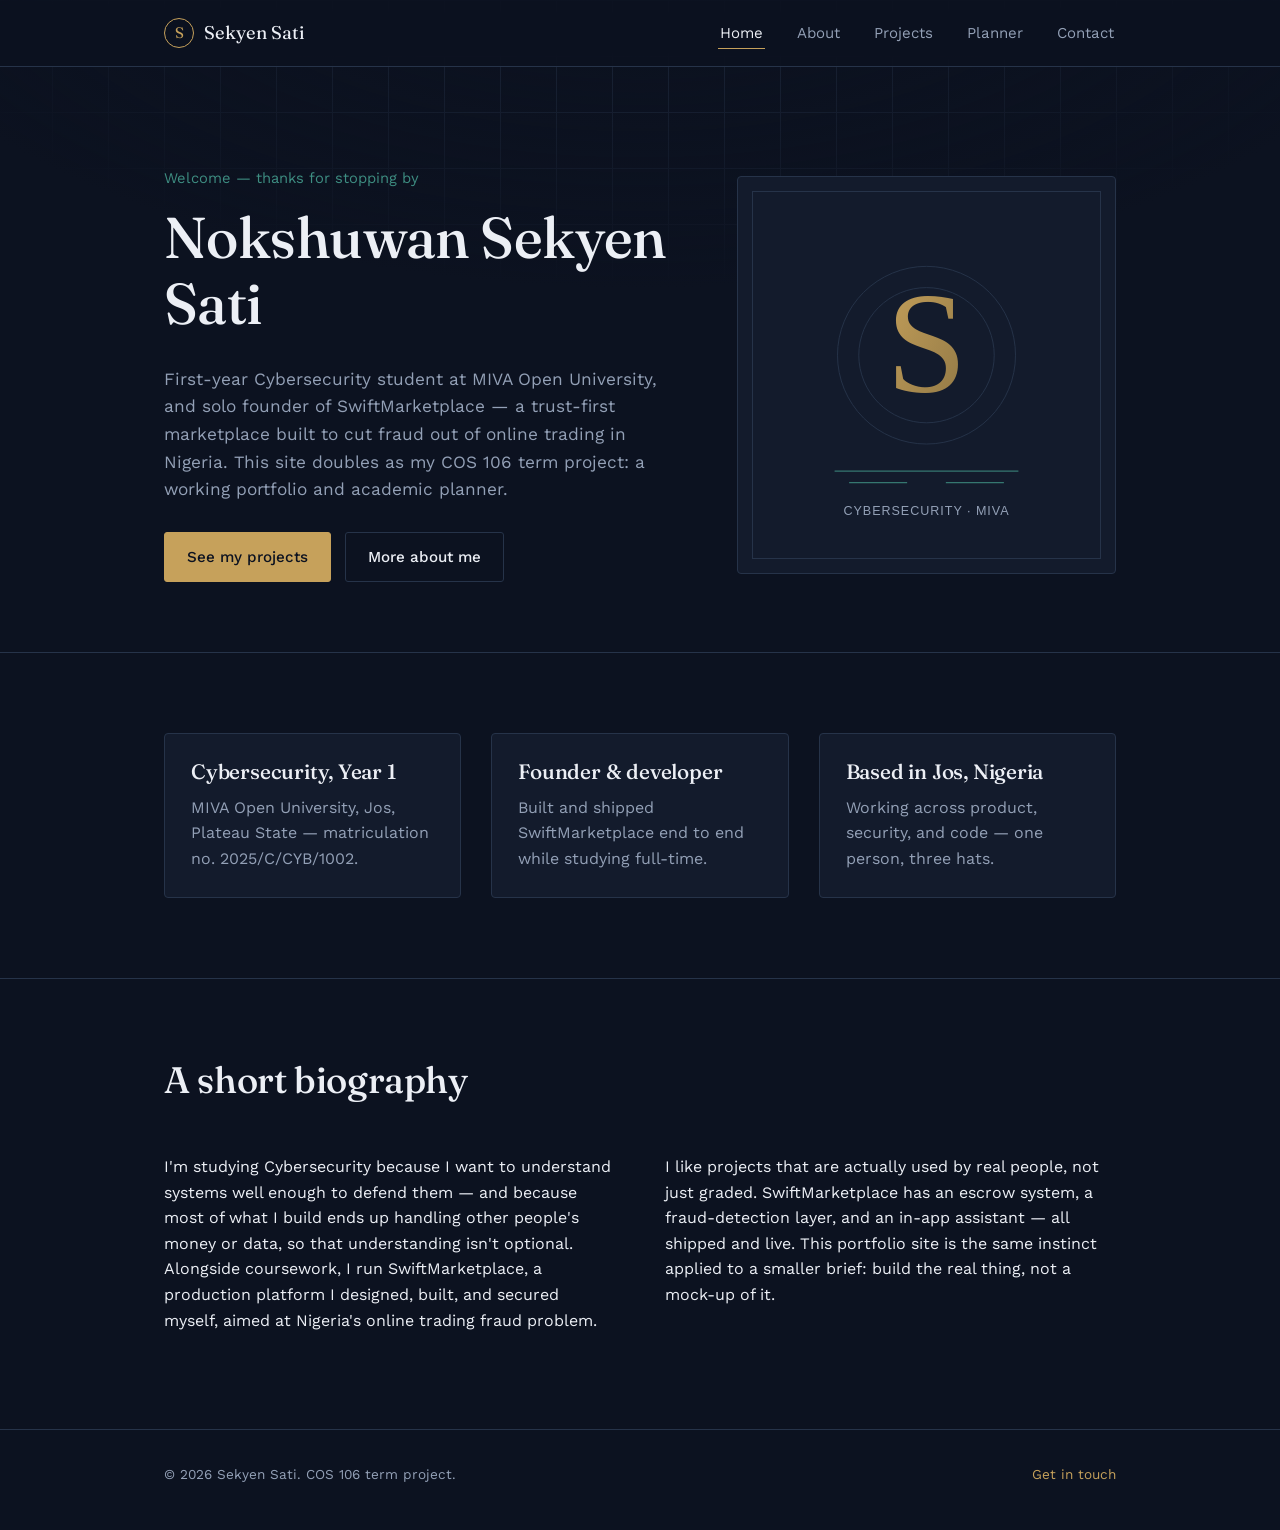
==== index.html @ 1b4eced0 "Add files via upload" ====
<!DOCTYPE html>
<html lang="en">
<head>
<meta charset="UTF-8">
<meta name="viewport" content="width=device-width, initial-scale=1.0">
<title>Sekyen Sati — Cybersecurity Student &amp; Founder</title>
<meta name="description" content="Academic portfolio of Nokshuwan Sekyen Sati, Cybersecurity student at MIVA Open University and founder of SwiftMarketplace.">
<link rel="stylesheet" href="style.css">
</head>
<body>

<header class="site">
  <div class="nav-row">
    <a href="index.html" class="brand"><span class="mark">S</span> Sekyen Sati</a>
    <button class="nav-toggle" aria-label="Toggle navigation" aria-expanded="false">&#9776;</button>
    <nav class="primary">
      <ul>
        <li><a href="index.html">Home</a></li>
        <li><a href="about.html">About</a></li>
        <li><a href="projects.html">Projects</a></li>
        <li><a href="planner.html">Planner</a></li>
        <li><a href="contact.html">Contact</a></li>
      </ul>
    </nav>
  </div>
</header>

<main>
<section class="hero">
  <div class="hero-fade">
    <p class="eyebrow-line">Welcome — thanks for stopping by</p>
    <h1>Nokshuwan Sekyen Sati</h1>
    <p class="lede">First-year Cybersecurity student at MIVA Open University, and solo founder of
    SwiftMarketplace — a trust-first marketplace built to cut fraud out of online trading in Nigeria.
    This site doubles as my COS 106 term project: a working portfolio and academic planner.</p>
    <div class="hero-actions">
      <a class="btn" href="projects.html">See my projects</a>
      <a class="btn ghost" href="about.html">More about me</a>
    </div>
  </div>
  <div class="avatar-frame hero-fade d2">
    <img src="photo.jpg" onerror="this.onerror=null;this.src='avatar.svg';this.classList.add('placeholder');" alt="Photograph of Nokshuwan Sekyen Sati">
  </div>
</section>

<section class="bordered-top">
  <div class="wrap">
    <div class="grid-3">
      <div class="card">
        <h3>Cybersecurity, Year 1</h3>
        <p style="color:var(--paper-dim); margin:0;">MIVA Open University, Jos, Plateau State — matriculation no. 2025/C/CYB/1002.</p>
      </div>
      <div class="card">
        <h3>Founder &amp; developer</h3>
        <p style="color:var(--paper-dim); margin:0;">Built and shipped SwiftMarketplace end to end while studying full-time.</p>
      </div>
      <div class="card">
        <h3>Based in Jos, Nigeria</h3>
        <p style="color:var(--paper-dim); margin:0;">Working across product, security, and code — one person, three hats.</p>
      </div>
    </div>
  </div>
</section>

<section class="bordered-top">
  <div class="wrap">
    <div class="section-head">
      <h2>A short biography</h2>
    </div>
    <div class="grid-2">
      <div>
        <p>I'm studying Cybersecurity because I want to understand systems well enough to defend
        them — and because most of what I build ends up handling other people's money or data, so
        that understanding isn't optional. Alongside coursework, I run SwiftMarketplace, a
        production platform I designed, built, and secured myself, aimed at Nigeria's online
        trading fraud problem.</p>
      </div>
      <div>
        <p>I like projects that are actually used by real people, not just graded. SwiftMarketplace
        has an escrow system, a fraud-detection layer, and an in-app assistant — all shipped and
        live. This portfolio site is the same instinct applied to a smaller brief: build the real
        thing, not a mock-up of it.</p>
      </div>
    </div>
  </div>
</section>
</main>

<footer class="site">
  <div class="wrap">
    <span>&copy; <span id="year"></span> Sekyen Sati. COS 106 term project.</span>
    <span><a href="contact.html">Get in touch</a></span>
  </div>
</footer>

<script src="main.js"></script>
</body>
</html>
---- style.css ----
/* Main colours and fonts */

@import url('https://fonts.googleapis.com/css2?family=Fraunces:opsz,wght@9..144,400;9..144,500;9..144,600&family=Work+Sans:wght@400;500;600&display=swap');

:root{
  --ink: #0C1220;
  --ink-raised: #131B2C;
  --ink-line: #263349;
  --paper: #ECEFF5;
  --paper-dim: #93A0B6;
  --brass: #C6A15B;
  --brass-dim: #8E7644;
  --teal: #3E8E82;
  --danger: #C4695A;

  --serif: 'Fraunces', 'Iowan Old Style', Georgia, serif;
  --sans: 'Work Sans', -apple-system, 'Segoe UI', sans-serif;

  --max: 1080px;
  --gutter: clamp(20px, 5vw, 64px);
}

*, *::before, *::after{ box-sizing: border-box; }

html{ scroll-behavior: smooth; }

body{
  margin:0;
  background: var(--ink);
  color: var(--paper);
  font-family: var(--sans);
  font-size: 16px;
  line-height: 1.6;
  -webkit-font-smoothing: antialiased;
}

/* Background grid */
body{
  background-image:
    linear-gradient(var(--ink-line) 1px, transparent 1px),
    linear-gradient(90deg, var(--ink-line) 1px, transparent 1px);
  background-size: 56px 56px;
  background-position: center top;
  background-attachment: fixed;
  position: relative;
}
body::before{
  content:"";
  position: fixed; inset:0;
  background: radial-gradient(ellipse 90% 60% at 50% -10%, rgba(12,18,32,0.2), var(--ink) 70%);
  pointer-events:none;
  z-index:0;
}

h1,h2,h3,h4{
  font-family: var(--serif);
  font-weight: 500;
  line-height: 1.15;
  margin: 0 0 0.5em;
  letter-spacing: -0.01em;
  color: var(--paper);
}
h1{ font-size: clamp(2.4rem, 5vw, 3.6rem); font-weight: 500; }
h2{ font-size: clamp(1.7rem, 3vw, 2.3rem); }
h3{ font-size: 1.3rem; }

p{ margin: 0 0 1em; color: var(--paper); }
p.lede{ color: var(--paper-dim); font-size: 1.08rem; }

a{ color: var(--brass); text-decoration: none; }
a:hover{ text-decoration: underline; text-underline-offset: 3px; }

ul, ol{ padding-left: 1.2em; }
li{ margin-bottom: 0.4em; }

code{ font-size: 0.9em; color: var(--brass); }

::selection{ background: var(--brass-dim); color: var(--ink); }

:focus-visible{
  outline: 2px solid var(--brass);
  outline-offset: 3px;
}

img{ max-width: 100%; display: block; }

.wrap{
  max-width: var(--max);
  margin: 0 auto;
  padding: 0 var(--gutter);
  position: relative;
  z-index: 1;
}

main, footer.site{ position: relative; z-index: 1; }

/* Header and navigation */
header.site{
  position: sticky; top:0; z-index: 40;
  background: rgba(12,18,32,0.86);
  backdrop-filter: blur(10px);
  border-bottom: 1px solid var(--ink-line);
}
.nav-row{
  max-width: var(--max);
  margin: 0 auto;
  padding: 18px var(--gutter);
  display:flex; align-items:center; justify-content:space-between;
}
.brand{
  font-family: var(--serif);
  font-size: 1.15rem;
  color: var(--paper);
  display:flex; align-items:center; gap:10px;
}
.brand .mark{
  width: 30px; height:30px;
  border: 1px solid var(--brass);
  border-radius: 50%;
  display:flex; align-items:center; justify-content:center;
  font-family: var(--serif);
  color: var(--brass);
  font-size: 0.95rem;
}
.brand:hover{ text-decoration:none; }

nav.primary ul{
  list-style:none; margin:0; padding:0;
  display:flex; gap: clamp(14px, 2.4vw, 30px);
}
nav.primary li{ margin:0; }
nav.primary a{
  color: var(--paper-dim);
  font-size: 0.94rem;
  padding: 6px 2px;
  border-bottom: 1px solid transparent;
}
nav.primary a:hover{ color: var(--paper); text-decoration:none; }
nav.primary a.active{
  color: var(--paper);
  border-bottom-color: var(--brass);
}

.nav-toggle{
  display:none;
  background:none; border:1px solid var(--ink-line);
  color: var(--paper); width:38px; height:38px; border-radius:6px;
  font-size: 1.1rem; cursor:pointer;
}

@media (max-width: 720px){
  .nav-toggle{ display:block; }
  nav.primary{
    position:absolute; top:100%; left:0; right:0;
    background: var(--ink-raised);
    border-bottom: 1px solid var(--ink-line);
    max-height:0; overflow:hidden;
    transition: max-height 0.25s ease;
  }
  nav.primary.open{ max-height: 320px; }
  nav.primary ul{ flex-direction:column; padding: 10px var(--gutter) 20px; gap:0; }
  nav.primary li{ border-bottom: 1px solid var(--ink-line); }
  nav.primary a{ display:block; padding: 14px 0; }
}

/* Hero section */
.hero{
  max-width: var(--max);
  margin: 0 auto;
  padding: clamp(48px, 9vw, 100px) var(--gutter) clamp(40px, 6vw, 70px);
  display:grid;
  grid-template-columns: 1.15fr 0.85fr;
  gap: clamp(30px, 5vw, 60px);
  align-items:center;
}
.hero .eyebrow-line{
  color: var(--teal);
  font-size: 0.92rem;
  margin-bottom: 14px;
}
.hero p.lede{ max-width: 46ch; }
.hero-actions{ display:flex; gap:14px; margin-top: 28px; flex-wrap:wrap; }

.btn{
  display:inline-block;
  padding: 12px 22px;
  border-radius: 3px;
  font-size: 0.95rem;
  font-weight:500;
  border: 1px solid var(--brass);
  color: var(--ink);
  background: var(--brass);
  cursor: pointer;
  font-family: var(--sans);
  transition: background 0.15s ease, color 0.15s ease, transform 0.15s ease;
}
.btn:hover{ background: transparent; color: var(--brass); text-decoration:none; }
.btn.ghost{
  background: transparent; color: var(--paper); border-color: var(--ink-line);
}
.btn.ghost:hover{ border-color: var(--paper-dim); color: var(--paper); }

.avatar-frame{
  aspect-ratio: 1/1.05;
  border: 1px solid var(--ink-line);
  border-radius: 4px;
  display:flex; align-items:center; justify-content:center;
  background: var(--ink-raised);
  position: relative;
  overflow:hidden;
}
.avatar-frame img{ width:100%; height:100%; object-fit:cover; }
.avatar-frame img.placeholder{ width: 78%; height: 78%; object-fit: contain; }
.avatar-frame::after{
  content:"";
  position:absolute; inset:0;
  border: 1px solid var(--ink-line);
  margin: 14px;
  pointer-events:none;
}

/* General sections */
section{ padding: clamp(40px, 7vw, 80px) 0; }
section.hero{ padding-top: clamp(48px, 9vw, 100px); }
section.bordered-top{ border-top: 1px solid var(--ink-line); }

.section-head{
  display:flex; align-items:baseline; justify-content:space-between;
  gap: 20px; margin-bottom: 34px; flex-wrap:wrap;
}
.section-head .index{
  font-family: var(--serif); color: var(--brass-dim); font-size: 0.95rem;
}

.grid-2{ display:grid; grid-template-columns: 1fr 1fr; gap: clamp(24px,4vw,50px); }
.grid-3{ display:grid; grid-template-columns: repeat(3,1fr); gap: clamp(18px,3vw,30px); }
@media (max-width: 860px){
  .grid-2, .grid-3{ grid-template-columns: 1fr; }
  .hero{ grid-template-columns: 1fr; }
  .avatar-frame{ max-width: 280px; order:-1; }
}

.card{
  border: 1px solid var(--ink-line);
  border-radius: 4px;
  padding: 26px;
  background: var(--ink-raised);
}

.tag-list{ list-style:none; padding:0; margin:0; display:flex; flex-wrap:wrap; gap:8px; }
.tag-list li{
  margin:0;
  border: 1px solid var(--ink-line);
  color: var(--paper-dim);
  font-size: 0.85rem;
  padding: 6px 12px;
  border-radius: 3px;
}

table{ width:100%; border-collapse: collapse; margin: 1.2em 0; font-size: 0.94rem; }
th, td{ text-align:left; padding: 12px 14px; border-bottom: 1px solid var(--ink-line); }
th{ color: var(--brass); font-weight:500; font-family: var(--serif); }
td{ color: var(--paper-dim); }
tr:last-child td{ border-bottom: none; }

/* Projects */
.project-row{
  display:grid;
  grid-template-columns: 0.9fr 1.1fr;
  gap: clamp(24px,4vw,50px);
  padding: 40px 0;
  border-top: 1px solid var(--ink-line);
  align-items:center;
}
.project-row:last-child{ border-bottom: 1px solid var(--ink-line); }
.project-row .shot{
  border:1px solid var(--ink-line); border-radius:4px;
  overflow:hidden; background: var(--ink-raised);
}
.project-meta{ display:flex; gap:10px; margin: 14px 0 6px; flex-wrap:wrap; }
.project-links{ margin-top: 16px; display:flex; gap:18px; font-size:0.92rem; }
@media (max-width: 860px){ .project-row{ grid-template-columns:1fr; } }

/* Planner */
.planner-shell{
  border: 1px solid var(--ink-line);
  border-radius: 4px;
  background: var(--ink-raised);
  overflow:hidden;
}
.planner-toolbar{
  display:flex; gap:12px; padding: 20px;
  border-bottom: 1px solid var(--ink-line);
  flex-wrap:wrap;
}
#task-form{ display:flex; gap:10px; flex:1; min-width:240px; flex-wrap:wrap; }
#task-input{
  flex:1; min-width:160px; background: var(--ink); border:1px solid var(--ink-line);
  color: var(--paper); padding: 11px 14px; border-radius:3px; font-family: var(--sans); font-size:0.95rem;
}
#task-input:focus{ outline:none; border-color: var(--brass); }
#task-due{
  background: var(--ink); border:1px solid var(--ink-line);
  color: var(--paper-dim); padding: 11px 12px; border-radius:3px; font-family: var(--sans); font-size: 0.9rem;
}
.filters{ display:flex; gap:6px; }
.filters button{
  background:none; border:1px solid var(--ink-line); color: var(--paper-dim);
  padding: 8px 14px; border-radius:3px; font-size:0.85rem; cursor:pointer;
}
.filters button.active{ border-color: var(--brass); color: var(--brass); }

#task-list{ list-style:none; margin:0; padding:0; }
.task{
  display:flex; align-items:center; gap:14px;
  padding: 16px 20px; border-bottom: 1px solid var(--ink-line);
  margin:0;
}
.task:last-child{ border-bottom:none; }
.task .check{
  width:20px; height:20px; border-radius:50%;
  border: 1px solid var(--brass-dim);
  background:none; padding:0;
  cursor:pointer; flex-shrink:0;
  display:flex; align-items:center; justify-content:center;
  color: transparent; font-size:0.7rem;
  transition: background 0.15s ease, color 0.15s ease;
}
.task.done .check{ background: var(--brass); color: var(--ink); }
.task .body{ flex:1; min-width:0; }
.task .title{ font-size:0.97rem; }
.task.done .title{ color: var(--paper-dim); text-decoration: line-through; }
.task .due{ font-size:0.8rem; color: var(--paper-dim); margin-top:2px; }
.task .del{
  background:none; border:none; color: var(--paper-dim);
  cursor:pointer; font-size:1rem; padding:4px 8px;
}
.task .del:hover{ color: var(--danger); }
.planner-empty{ padding: 50px 20px; text-align:center; color: var(--paper-dim); }
.planner-stats{
  display:flex; gap: 26px; padding: 16px 20px;
  border-top: 1px solid var(--ink-line);
  font-size: 0.85rem; color: var(--paper-dim);
}
.planner-stats strong{ color: var(--paper); font-weight:500; }

/* Contact form */
form.contact-form{ display:grid; gap: 20px; max-width: 560px; }
.field{ display:flex; flex-direction:column; gap:8px; }
.field label{ font-size: 0.88rem; color: var(--paper-dim); }
.field input, .field textarea{
  background: var(--ink-raised); border: 1px solid var(--ink-line);
  color: var(--paper); padding: 12px 14px; border-radius:3px;
  font-family: var(--sans); font-size: 0.96rem; resize: vertical;
}
.field input:focus, .field textarea:focus{ outline:none; border-color: var(--brass); }
.field.error input, .field.error textarea{ border-color: var(--danger); }
.field .msg{ font-size: 0.82rem; color: var(--danger); min-height: 1em; }
.form-status{
  border-radius:4px; padding: 14px 16px; font-size: 0.92rem;
  display:none;
}
.form-status.ok{ display:block; border:1px solid var(--teal); color:#bfe4de; background: rgba(62,142,130,0.1); }
.form-status.bad{ display:block; border:1px solid var(--danger); color:#f0c7c0; background: rgba(196,105,90,0.1); }

/* Footer */
footer.site{
  border-top: 1px solid var(--ink-line);
  padding: 34px 0 44px;
  color: var(--paper-dim); font-size: 0.85rem;
}
footer.site .wrap{ display:flex; justify-content:space-between; flex-wrap:wrap; gap:10px; }

/* Small entrance animation */
@media (prefers-reduced-motion: no-preference){
  .hero-fade{ animation: rise 0.7s ease both; }
  .hero-fade.d2{ animation-delay: 0.12s; }
  @keyframes rise{
    from{ opacity:0; transform: translateY(14px); }
    to{ opacity:1; transform: translateY(0); }
  }
}

.skill-bars{ display:grid; gap:16px; }
.skill-bar .row{ display:flex; justify-content:space-between; font-size:0.88rem; margin-bottom:6px; color: var(--paper-dim); }
.skill-bar .track{ height:4px; background: var(--ink-line); border-radius:2px; overflow:hidden; }
.skill-bar .fill{ height:100%; background: var(--brass); border-radius:2px; }

video.intro{
  width:100%; border:1px solid var(--ink-line); border-radius:4px; background:#000;
}
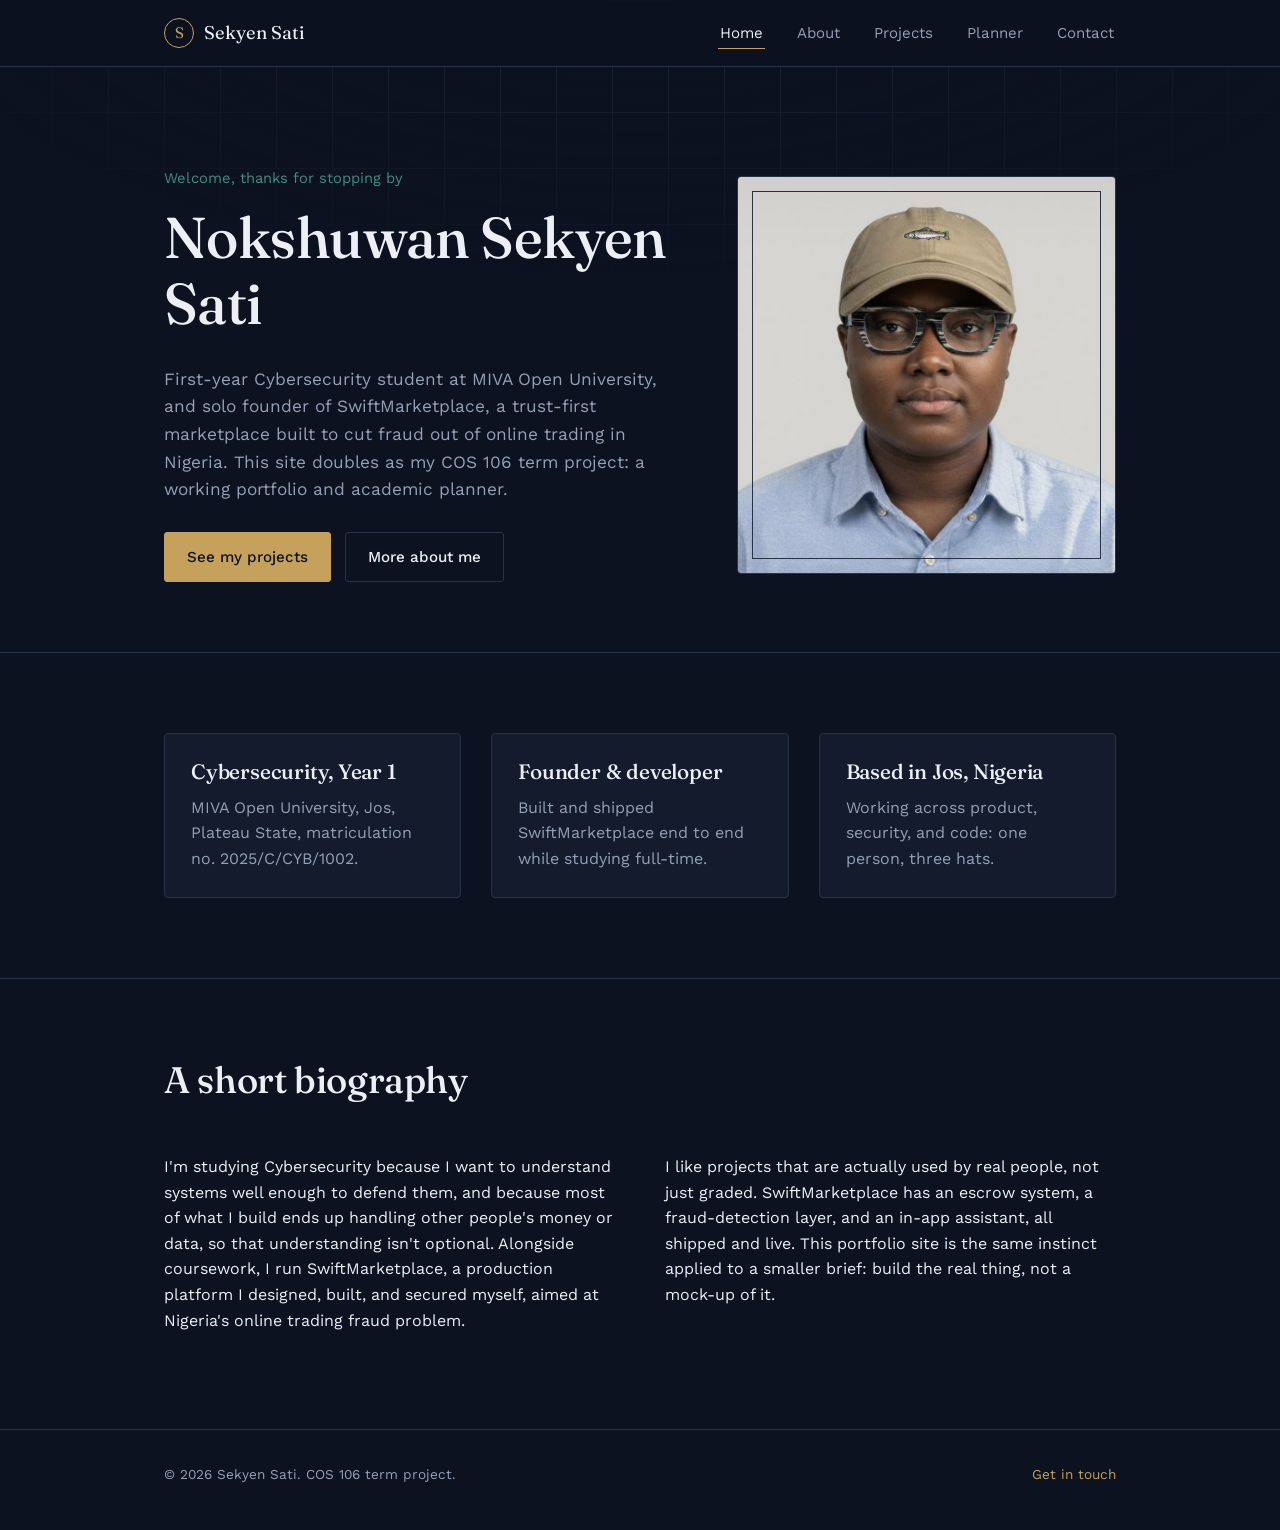
==== commit 17fd3ef6: "Add files via upload" ====
--- a/index.html
+++ b/index.html
@@ -3,7 +3,7 @@
 <head>
 <meta charset="UTF-8">
 <meta name="viewport" content="width=device-width, initial-scale=1.0">
-<title>Sekyen Sati — Cybersecurity Student &amp; Founder</title>
+<title>Sekyen Sati | Cybersecurity Student &amp; Founder</title>
 <meta name="description" content="Academic portfolio of Nokshuwan Sekyen Sati, Cybersecurity student at MIVA Open University and founder of SwiftMarketplace.">
 <link rel="stylesheet" href="style.css">
 </head>
@@ -28,10 +28,10 @@
 <main>
 <section class="hero">
   <div class="hero-fade">
-    <p class="eyebrow-line">Welcome — thanks for stopping by</p>
+    <p class="eyebrow-line">Welcome, thanks for stopping by</p>
     <h1>Nokshuwan Sekyen Sati</h1>
     <p class="lede">First-year Cybersecurity student at MIVA Open University, and solo founder of
-    SwiftMarketplace — a trust-first marketplace built to cut fraud out of online trading in Nigeria.
+    SwiftMarketplace, a trust-first marketplace built to cut fraud out of online trading in Nigeria.
     This site doubles as my COS 106 term project: a working portfolio and academic planner.</p>
     <div class="hero-actions">
       <a class="btn" href="projects.html">See my projects</a>
@@ -48,7 +48,7 @@
     <div class="grid-3">
       <div class="card">
         <h3>Cybersecurity, Year 1</h3>
-        <p style="color:var(--paper-dim); margin:0;">MIVA Open University, Jos, Plateau State — matriculation no. 2025/C/CYB/1002.</p>
+        <p style="color:var(--paper-dim); margin:0;">MIVA Open University, Jos, Plateau State, matriculation no. 2025/C/CYB/1002.</p>
       </div>
       <div class="card">
         <h3>Founder &amp; developer</h3>
@@ -56,7 +56,7 @@
       </div>
       <div class="card">
         <h3>Based in Jos, Nigeria</h3>
-        <p style="color:var(--paper-dim); margin:0;">Working across product, security, and code — one person, three hats.</p>
+        <p style="color:var(--paper-dim); margin:0;">Working across product, security, and code: one person, three hats.</p>
       </div>
     </div>
   </div>
@@ -70,14 +70,14 @@
     <div class="grid-2">
       <div>
         <p>I'm studying Cybersecurity because I want to understand systems well enough to defend
-        them — and because most of what I build ends up handling other people's money or data, so
+        them, and because most of what I build ends up handling other people's money or data, so
         that understanding isn't optional. Alongside coursework, I run SwiftMarketplace, a
         production platform I designed, built, and secured myself, aimed at Nigeria's online
         trading fraud problem.</p>
       </div>
       <div>
         <p>I like projects that are actually used by real people, not just graded. SwiftMarketplace
-        has an escrow system, a fraud-detection layer, and an in-app assistant — all shipped and
+        has an escrow system, a fraud-detection layer, and an in-app assistant, all shipped and
         live. This portfolio site is the same instinct applied to a smaller brief: build the real
         thing, not a mock-up of it.</p>
       </div>
--- a/style.css
+++ b/style.css
@@ -389,3 +389,4 @@
 video.intro{
   width:100%; border:1px solid var(--ink-line); border-radius:4px; background:#000;
 }
+.avatar-frame img{ object-position: center 22%; }
